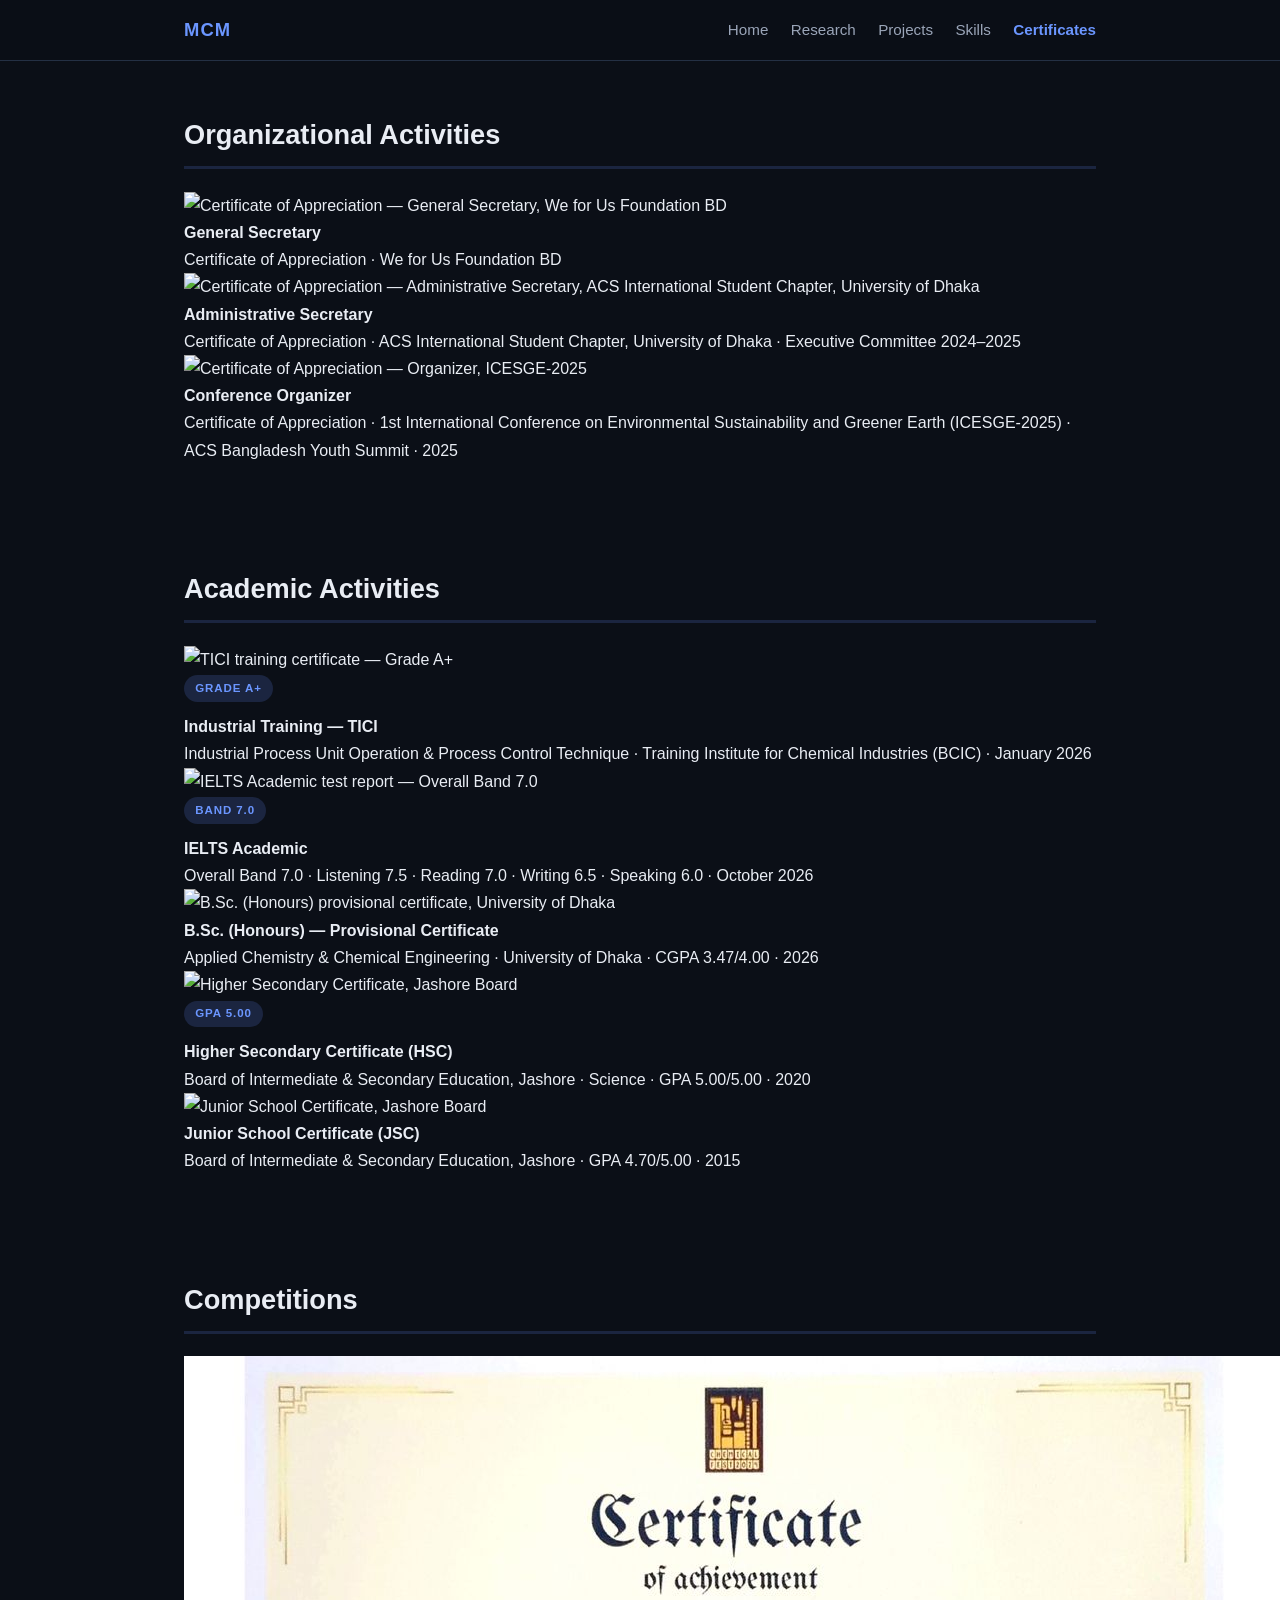
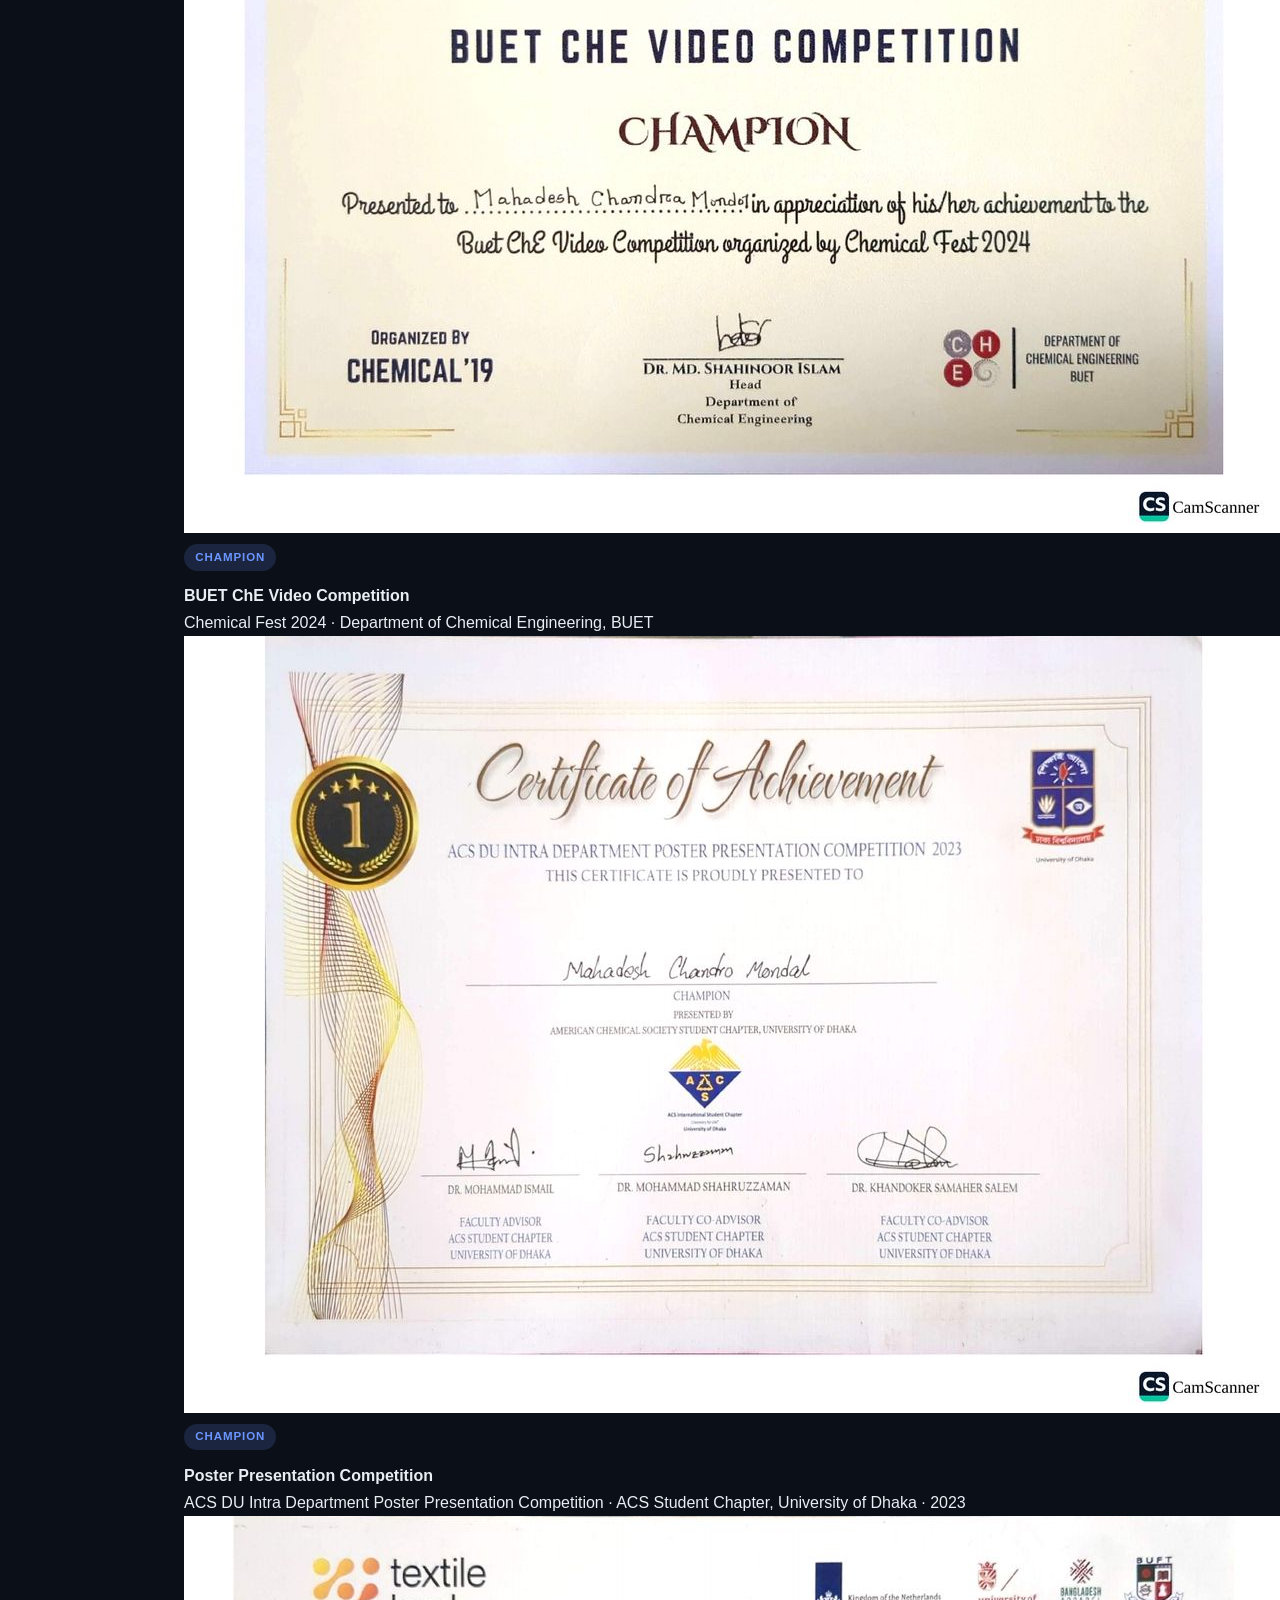
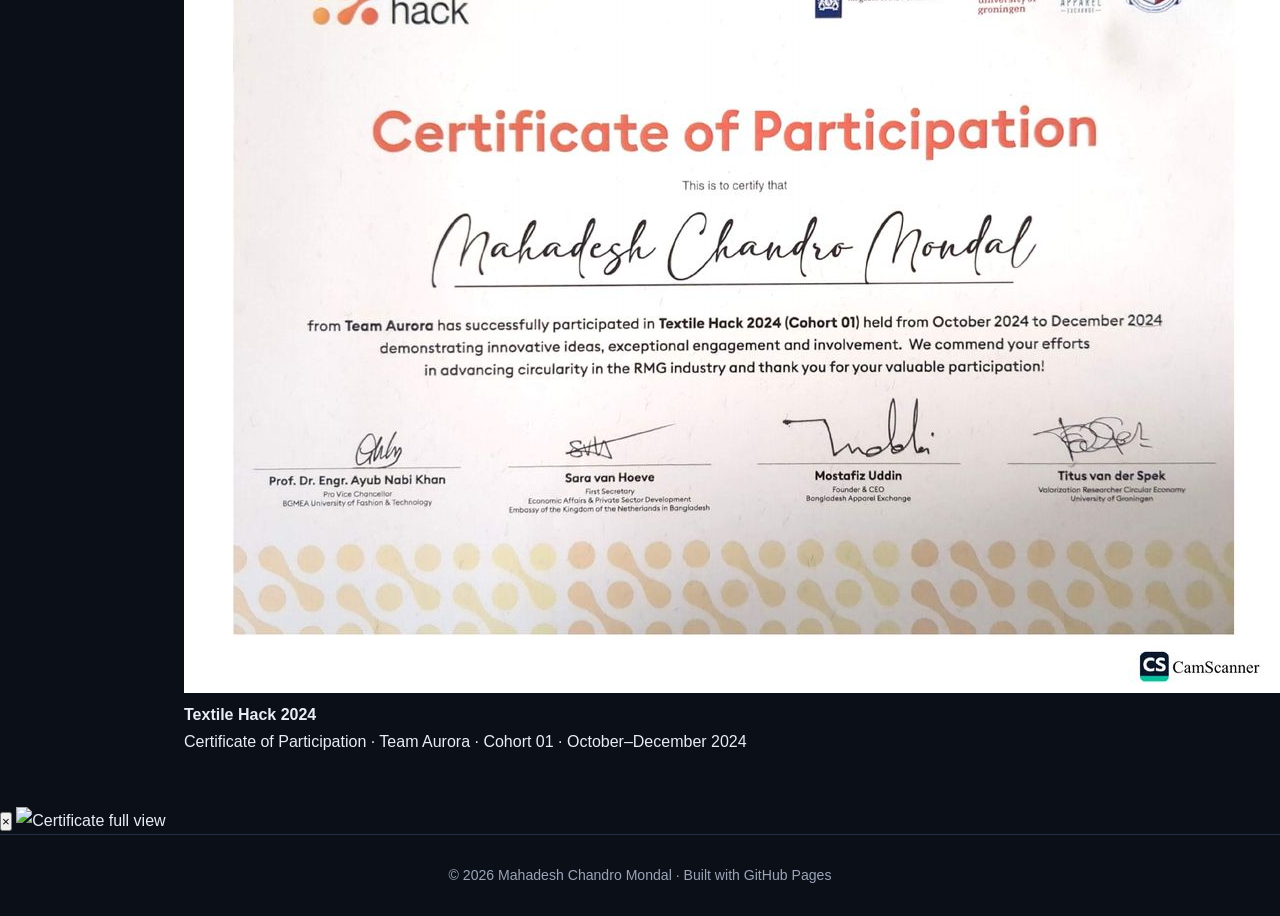
==== certificates.html @ f7ff15b4 "Certificates page" ====
<!DOCTYPE html>
<html lang="en">
<head>
  <meta charset="UTF-8">
  <meta name="viewport" content="width=device-width, initial-scale=1.0">
  <title>Certificates | Mahadesh Chandro Mondal</title>
  <meta name="description" content="Certificates of Mahadesh Chandro Mondal">
  <link rel="stylesheet" href="styles.css?v=dark2">
</head>
<body>

<header class="site-header">
    <nav class="nav">
      <a class="brand" href="index.html">MCM</a>
      <div class="nav-links">
        <a href="index.html">Home</a>
        <a href="research.html">Research</a>
        <a href="projects.html">Projects</a>
        <a href="skills.html">Skills</a>
        <a href="certificates.html" class="active">Certificates</a>
      </div>
    </nav>
  </header>

  <main>
<!-- CERTIFICATES: ORGANIZATIONAL -->
    <section class="section cert-segment">
      <h2>Organizational Activities</h2>
      <div class="cert-grid">
        <figure class="cert-card" data-caption="General Secretary — We for Us Foundation BD">
          <img class="cert-thumb" src="certificates/gs-wfu.jpg" alt="Certificate of Appreciation — General Secretary, We for Us Foundation BD" loading="lazy">
          <figcaption>
            <h4>General Secretary</h4>
            <p>Certificate of Appreciation &middot; We for Us Foundation BD</p>
          </figcaption>
        </figure>
        <figure class="cert-card" data-caption="Administrative Secretary — ACS International Student Chapter, University of Dhaka (2024–2025)">
          <img class="cert-thumb" src="certificates/acs-ec.jpg" alt="Certificate of Appreciation — Administrative Secretary, ACS International Student Chapter, University of Dhaka" loading="lazy">
          <figcaption>
            <h4>Administrative Secretary</h4>
            <p>Certificate of Appreciation &middot; ACS International Student Chapter, University of Dhaka &middot; Executive Committee 2024&ndash;2025</p>
          </figcaption>
        </figure>
        <figure class="cert-card" data-caption="Conference Organizer — ICESGE-2025, ACS Bangladesh Youth Summit">
          <img class="cert-thumb" src="certificates/acs-conference.jpg" alt="Certificate of Appreciation — Organizer, ICESGE-2025" loading="lazy">
          <figcaption>
            <h4>Conference Organizer</h4>
            <p>Certificate of Appreciation &middot; 1st International Conference on Environmental Sustainability and Greener Earth (ICESGE-2025) &middot; ACS Bangladesh Youth Summit &middot; 2025</p>
          </figcaption>
        </figure>
      </div>
    </section>
<!-- CERTIFICATES: ACADEMIC -->
    <section class="section cert-segment">
      <h2>Academic Activities</h2>
      <div class="cert-grid">
        <figure class="cert-card" data-caption="Industrial Training — TICI (Grade A+)">
          <img class="cert-thumb" src="certificates/tici.jpg" alt="TICI training certificate — Grade A+" loading="lazy">
          <figcaption>
            <span class="badge">Grade A+</span>
            <h4>Industrial Training — TICI</h4>
            <p>Industrial Process Unit Operation &amp; Process Control Technique &middot; Training Institute for Chemical Industries (BCIC) &middot; January 2026</p>
          </figcaption>
        </figure>
        <figure class="cert-card" data-caption="IELTS Academic — Overall Band 7.0">
          <img class="cert-thumb" src="certificates/ielts.jpg" alt="IELTS Academic test report — Overall Band 7.0" loading="lazy">
          <figcaption>
            <span class="badge">Band 7.0</span>
            <h4>IELTS Academic</h4>
            <p>Overall Band 7.0 &middot; Listening 7.5 &middot; Reading 7.0 &middot; Writing 6.5 &middot; Speaking 6.0 &middot; October 2026</p>
          </figcaption>
        </figure>
        <figure class="cert-card" data-caption="B.Sc. (Honours) Provisional Certificate — University of Dhaka">
          <img class="cert-thumb" src="certificates/provisional-du.jpg" alt="B.Sc. (Honours) provisional certificate, University of Dhaka" loading="lazy">
          <figcaption>
            <h4>B.Sc. (Honours) — Provisional Certificate</h4>
            <p>Applied Chemistry &amp; Chemical Engineering &middot; University of Dhaka &middot; CGPA 3.47/4.00 &middot; 2026</p>
          </figcaption>
        </figure>
        <figure class="cert-card" data-caption="Higher Secondary Certificate (HSC) — GPA 5.00/5.00">
          <img class="cert-thumb" src="certificates/hsc.jpg" alt="Higher Secondary Certificate, Jashore Board" loading="lazy">
          <figcaption>
            <span class="badge">GPA 5.00</span>
            <h4>Higher Secondary Certificate (HSC)</h4>
            <p>Board of Intermediate &amp; Secondary Education, Jashore &middot; Science &middot; GPA 5.00/5.00 &middot; 2020</p>
          </figcaption>
        </figure>
        <figure class="cert-card" data-caption="Junior School Certificate (JSC) — GPA 4.70/5.00">
          <img class="cert-thumb" src="certificates/jsc.jpg" alt="Junior School Certificate, Jashore Board" loading="lazy">
          <figcaption>
            <h4>Junior School Certificate (JSC)</h4>
            <p>Board of Intermediate &amp; Secondary Education, Jashore &middot; GPA 4.70/5.00 &middot; 2015</p>
          </figcaption>
        </figure>
      </div>
    </section>
<!-- CERTIFICATES: COMPETITIONS -->
    <section class="section cert-segment">
      <h2>Competitions</h2>
      <div class="cert-grid">
        <figure class="cert-card" data-caption="BUET ChE Video Competition — Champion (Chemical Fest 2024)">
          <img class="cert-thumb" src="certificates/buet-video.jpg" alt="BUET ChE Video Competition champion certificate" loading="lazy">
          <figcaption>
            <span class="badge">Champion</span>
            <h4>BUET ChE Video Competition</h4>
            <p>Chemical Fest 2024 &middot; Department of Chemical Engineering, BUET</p>
          </figcaption>
        </figure>
        <figure class="cert-card" data-caption="Poster Presentation Competition — Champion (ACS DU, 2023)">
          <img class="cert-thumb" src="certificates/poster.jpg" alt="Poster presentation competition champion certificate, ACS DU" loading="lazy">
          <figcaption>
            <span class="badge">Champion</span>
            <h4>Poster Presentation Competition</h4>
            <p>ACS DU Intra Department Poster Presentation Competition &middot; ACS Student Chapter, University of Dhaka &middot; 2023</p>
          </figcaption>
        </figure>
        <figure class="cert-card" data-caption="Textile Hack 2024 — Team Aurora (Cohort 01)">
          <img class="cert-thumb" src="certificates/hackathon.jpg" alt="Textile Hack 2024 certificate of participation" loading="lazy">
          <figcaption>
            <h4>Textile Hack 2024</h4>
            <p>Certificate of Participation &middot; Team Aurora &middot; Cohort 01 &middot; October&ndash;December 2024</p>
          </figcaption>
        </figure>
      </div>
    </section>
  </main>

  <div class="lightbox" id="lightbox" role="dialog" aria-label="Certificate viewer">
    <button class="lb-close" id="lbClose" aria-label="Close">&times;</button>
    <img id="lbImg" src="" alt="Certificate full view">
    <p id="lbCaption"></p>
  </div>

  <footer class="site-footer">
    <p>&copy; 2026 Mahadesh Chandro Mondal &middot; Built with GitHub Pages</p>
  </footer>

  <script>
    (function () {
      var lb = document.getElementById('lightbox');
      var img = document.getElementById('lbImg');
      var cap = document.getElementById('lbCaption');
      function open(card) {
        img.src = card.querySelector('img').src;
        cap.textContent = card.getAttribute('data-caption') || '';
        lb.classList.add('open');
      }
      function close() { lb.classList.remove('open'); img.src = ''; }
      document.querySelectorAll('.cert-card').forEach(function (c) {
        c.addEventListener('click', function () { open(c); });
      });
      document.getElementById('lbClose').addEventListener('click', close);
      lb.addEventListener('click', function (e) { if (e.target === lb) close(); });
      document.addEventListener('keydown', function (e) { if (e.key === 'Escape') close(); });
    })();
  </script>

</body>
</html>
---- styles.css ----
/* Research portfolio — clean academic theme, no dependencies */

:root {
  --bg: #0b0f17;
  --surface: #141b29;
  --ink: #e9edf4;
  --muted: #9aa5b8;
  --accent: #6b96ff;
  --accent-soft: #1b2540;
  --border: #243044;
  --radius: 12px;
}

* { box-sizing: border-box; margin: 0; padding: 0; }

html { scroll-behavior: smooth; }

body {
  font-family: -apple-system, BlinkMacSystemFont, "Segoe UI", Roboto, "Helvetica Neue", Arial, sans-serif;
  background: var(--bg);
  color: var(--ink);
  line-height: 1.7;
}

/* ---------- Header / nav ---------- */
.site-header {
  position: sticky;
  top: 0;
  z-index: 10;
  background: rgba(11, 15, 23, 0.92);
  backdrop-filter: blur(8px);
  border-bottom: 1px solid var(--border);
}

.nav {
  max-width: 960px;
  margin: 0 auto;
  padding: 0.9rem 1.5rem;
  display: flex;
  align-items: center;
  justify-content: space-between;
}

.brand {
  font-weight: 800;
  font-size: 1.15rem;
  letter-spacing: 0.06em;
  color: var(--accent);
  text-decoration: none;
}

.nav-links { display: flex; gap: 1.4rem; }

.nav-links a {
  color: var(--muted);
  text-decoration: none;
  font-size: 0.95rem;
  font-weight: 500;
}

.nav-links a:hover { color: var(--accent); }
.nav-links a.active { color: var(--accent); font-weight: 600; }

/* ---------- Hero ---------- */
.hero {
  position: relative;
  overflow: hidden;
  max-width: 960px;
  margin: 0 auto;
  padding: 5.5rem 1.5rem 4.5rem;
  text-align: center;
}

#molecule-canvas {
  position: absolute;
  inset: 0;
  width: 100%;
  height: 100%;
  display: block;
}

.hero-content {
  position: relative;
  z-index: 1;
}

.float-icons {
  position: absolute;
  inset: 0;
  z-index: 0;
  pointer-events: none;
}

.float-icon {
  position: absolute;
  color: var(--accent);
  opacity: 0.16;
  animation: floaty 10s ease-in-out infinite alternate;
}

.float-icon svg {
  width: 100%;
  height: auto;
  display: block;
}

@keyframes floaty {
  from { transform: translateY(-16px) rotate(-7deg); }
  to { transform: translateY(16px) rotate(7deg); }
}

.bubble {
  position: absolute;
  bottom: -12px;
  border: 1.5px solid var(--accent);
  border-radius: 50%;
  opacity: 0.22;
  animation: rise 8s linear infinite;
}

@keyframes rise {
  to { transform: translateY(-480px); }
}

.hero-actions { display: flex; gap: 0.9rem; justify-content: center; flex-wrap: wrap; }

.hero-kicker {
  text-transform: uppercase;
  letter-spacing: 0.22em;
  font-size: 0.8rem;
  color: var(--muted);
  margin-bottom: 1rem;
}

.hero h1 {
  font-size: clamp(2.2rem, 5vw, 3.4rem);
  line-height: 1.15;
  margin-bottom: 0.6rem;
}

.hero-tagline {
  font-size: 1.25rem;
  font-weight: 600;
  color: var(--accent);
  margin-bottom: 1rem;
}

.hero-sub {
  color: var(--muted);
  max-width: 620px;
  margin: 0 auto 2rem;
}

.btn {
  display: inline-block;
  padding: 0.7rem 1.6rem;
  border-radius: 999px;
  text-decoration: none;
  font-weight: 600;
  font-size: 0.95rem;
  transition: transform 0.12s ease, box-shadow 0.12s ease;
}

.btn-primary {
  background: var(--accent);
  color: #fff;
  box-shadow: 0 4px 14px rgba(107, 150, 255, 0.30);
}

.btn-primary:hover { transform: translateY(-2px); }

.btn-ghost {
  border: 1.5px solid var(--border);
  color: var(--ink);
  background: var(--surface);
}

.btn-ghost:hover { border-color: var(--accent); color: var(--accent); }

/* ---------- Sections ---------- */
.section {
  max-width: 960px;
  margin: 0 auto;
  padding: 3.2rem 1.5rem;
}

.section h2 {
  font-size: 1.7rem;
  margin-bottom: 1.4rem;
  padding-bottom: 0.5rem;
  border-bottom: 3px solid var(--accent-soft);
}

.section p { margin-bottom: 1rem; color: var(--ink); }
.section p:last-child { margin-bottom: 0; }

/* ---------- Metrics (bar chart) ---------- */
.metrics { max-width: 640px; }

.metric { margin-bottom: 1.1rem; }

.metric-head {
  display: flex;
  justify-content: space-between;
  align-items: baseline;
  margin-bottom: 0.35rem;
  font-size: 0.95rem;
}

.metric-num { font-weight: 700; }

.metric-bar {
  height: 10px;
  background: var(--accent-soft);
  border-radius: 999px;
  overflow: hidden;
}

.metric-bar span {
  display: block;
  height: 100%;
  border-radius: 999px;
  background: linear-gradient(90deg, #4a6fd4, var(--accent));
  animation: grow 1s ease-out;
}

@keyframes grow { from { width: 0; } }

.cite-stat {
  display: flex;
  align-items: baseline;
  gap: 0.8rem;
  margin-top: 1.6rem;
}

.cite-num { font-size: 2.4rem; font-weight: 800; color: var(--accent); line-height: 1; }
.cite-label { color: var(--muted); }
.cite-divider { width: 1px; align-self: stretch; background: var(--border); margin: 0 0.5rem; }

/* ---------- Research themes (boxes) ---------- */
.themes {
  display: grid;
  grid-template-columns: repeat(auto-fit, minmax(270px, 1fr));
  gap: 1.2rem;
}

.theme-box {
  position: relative;
  overflow: hidden;
  background: var(--surface);
  border: 1px solid var(--border);
  border-radius: var(--radius);
  padding: 1.5rem;
}

.theme-bg {
  position: absolute;
  inset: 0;
  pointer-events: none;
}

.theme-bg span {
  position: absolute;
  opacity: 0.13;
  animation: floaty 10s ease-in-out infinite alternate;
}

.theme-box h3 {
  position: relative;
  z-index: 1;
  font-size: 1.05rem;
  margin-bottom: 0.8rem;
}

.theme-num {
  color: var(--accent);
  font-weight: 700;
  font-size: 0.85rem;
  letter-spacing: 0.05em;
  margin-right: 0.5rem;
}

.theme-box .theme-items {
  position: relative;
  z-index: 1;
  list-style: none;
  display: flex;
  flex-direction: column;
  gap: 0.45rem;
}

.theme-box .theme-items li {
  position: relative;
  padding-left: 1.1rem;
  color: var(--muted);
  font-size: 0.93rem;
}

.theme-box .theme-items li::before {
  content: "▸";
  position: absolute;
  left: 0;
  color: var(--accent);
}

/* ---------- Timeline (Education) ---------- */
.timeline { position: relative; padding-left: 1.8rem; }

.timeline::before {
  content: "";
  position: absolute;
  left: 6px;
  top: 8px;
  bottom: 8px;
  width: 2px;
  background: linear-gradient(var(--accent), var(--border));
  border-radius: 2px;
}

.timeline-item { position: relative; padding-bottom: 1.7rem; }
.timeline-item:last-child { padding-bottom: 0; }

.timeline-dot {
  position: absolute;
  left: -1.8rem;
  top: 5px;
  width: 14px;
  height: 14px;
  border-radius: 50%;
  background: var(--accent);
  box-shadow: 0 0 0 4px var(--accent-soft);
}

.timeline-date {
  font-size: 0.85rem;
  font-weight: 600;
  color: var(--accent);
  letter-spacing: 0.04em;
}

.timeline-content h3 { margin: 0.15rem 0 0.25rem; font-size: 1.1rem; }
.timeline-content p { color: var(--muted); margin: 0; }

/* ---------- Cards ---------- */
.cards {
  display: grid;
  grid-template-columns: repeat(auto-fit, minmax(240px, 1fr));
  gap: 1.2rem;
}

.card {
  background: var(--surface);
  border: 1px solid var(--border);
  border-radius: var(--radius);
  padding: 1.5rem;
  transition: transform 0.12s ease, box-shadow 0.12s ease;
}

.card:hover {
  transform: translateY(-3px);
  box-shadow: 0 10px 24px rgba(0, 0, 0, 0.45);
}

.card h3 { font-size: 1.08rem; margin-bottom: 0.5rem; }
.card p { color: var(--muted); font-size: 0.94rem; margin-bottom: 0.6rem; }

.badge {
  display: inline-block;
  font-size: 0.72rem;
  font-weight: 700;
  text-transform: uppercase;
  letter-spacing: 0.08em;
  color: var(--accent);
  background: var(--accent-soft);
  border-radius: 999px;
  padding: 0.22rem 0.7rem;
  margin-bottom: 0.7rem;
}

.tech { font-size: 0.82rem; color: var(--muted); }

/* ---------- Publications ---------- */
.pub-list { list-style: none; }

.pub { padding: 1.3rem 0; border-bottom: 1px solid var(--border); }
.pub:first-child { padding-top: 0.2rem; }
.pub:last-child { border-bottom: 0; padding-bottom: 0; }

.pub-title { font-weight: 600; font-size: 1.02rem; margin-bottom: 0.3rem; }
.pub-authors { color: var(--muted); font-size: 0.93rem; margin-bottom: 0.25rem; }
.pub-authors .me { color: var(--accent); }
.pub-meta { color: var(--muted); font-size: 0.9rem; margin-bottom: 0.35rem; }

.pub-type {
  display: inline-block;
  font-size: 0.75rem;
  font-weight: 600;
  letter-spacing: 0.03em;
  text-transform: uppercase;
  color: var(--accent);
  background: var(--accent-soft);
  border: 1px solid var(--border);
  border-radius: 999px;
  padding: 0.1rem 0.6rem;
}

.pub-links a {
  font-size: 0.9rem;
  color: var(--accent);
  text-decoration: none;
  margin-right: 1rem;
}

.pub-links a:hover { text-decoration: underline; }

/* ---------- Skills ---------- */
.skill-group { margin-bottom: 1.8rem; }
.skill-group:last-child { margin-bottom: 0; }

.skill-group h3 {
  font-size: 1.05rem;
  margin-bottom: 0.8rem;
  color: var(--accent);
}

.tags { list-style: none; display: flex; flex-wrap: wrap; gap: 0.7rem; }

.tags li {
  background: var(--surface);
  border: 1px solid var(--border);
  border-radius: 999px;
  padding: 0.45rem 1.1rem;
  font-size: 0.92rem;
  font-weight: 500;
}

/* ---------- Contact ---------- */
.contact-links { display: flex; gap: 0.9rem; flex-wrap: wrap; margin-top: 1.2rem; }

/* ---------- Footer ---------- */
.site-footer {
  border-top: 1px solid var(--border);
  text-align: center;
  padding: 1.8rem 1.5rem;
  color: var(--muted);
  font-size: 0.88rem;
}

/* ---------- Mobile ---------- */
@media (max-width: 640px) {
  .nav-links { gap: 0.9rem; }
  .nav-links a { font-size: 0.85rem; }
  .hero { padding: 3.5rem 1.2rem 3rem; }
  .float-icon { opacity: 0.09; }
}
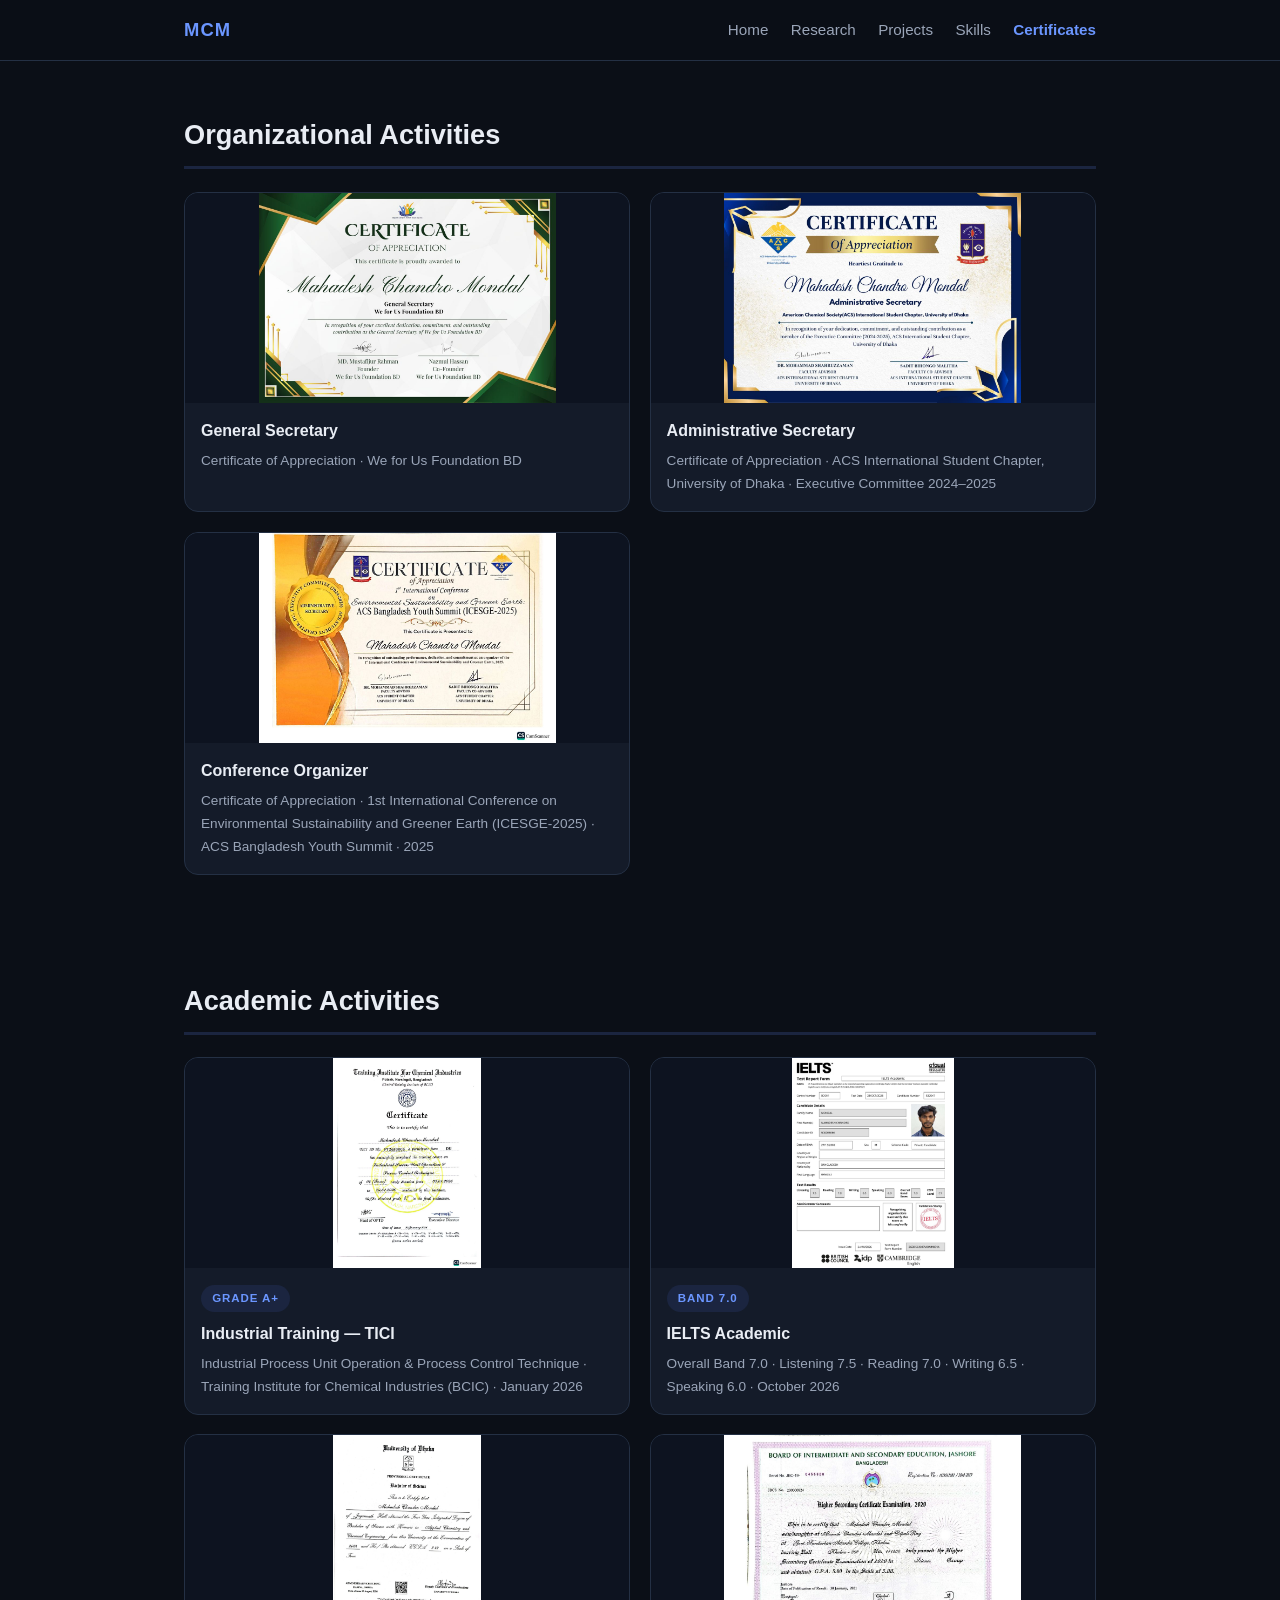
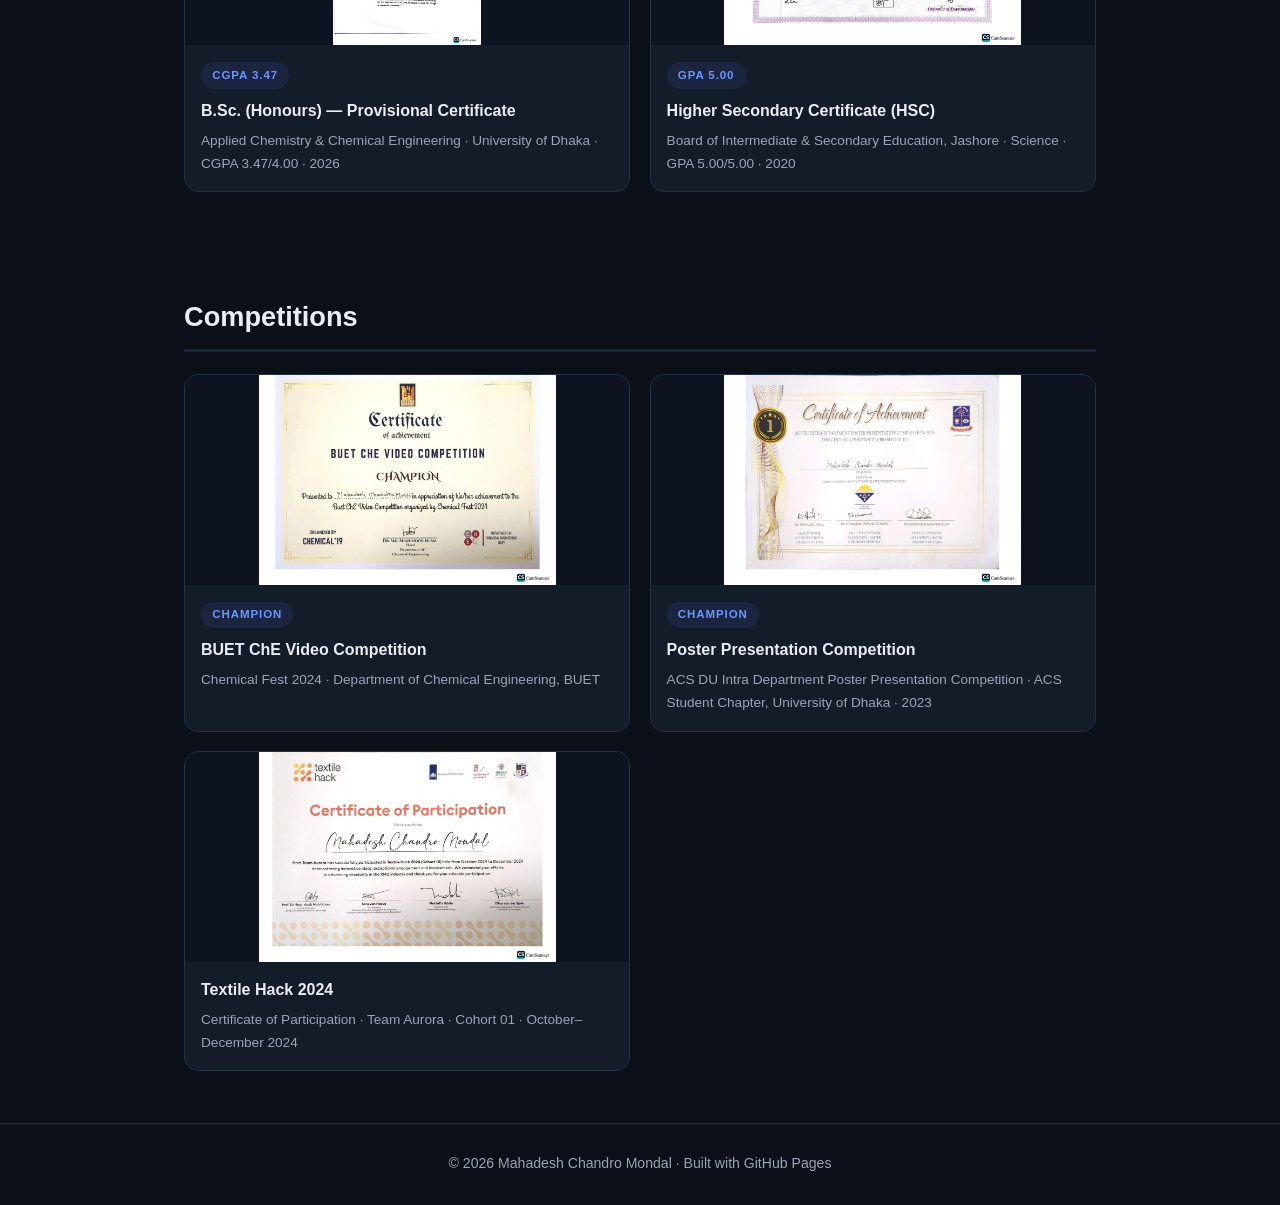
==== commit 3808db4e: "Remove JSC certificate; add CGPA 3.47 badge to provisional cert" ====
--- a/certificates.html
+++ b/certificates.html
@@ -73,6 +73,7 @@
         <figure class="cert-card" data-caption="B.Sc. (Honours) Provisional Certificate — University of Dhaka">
           <img class="cert-thumb" src="certificates/provisional-du.jpg" alt="B.Sc. (Honours) provisional certificate, University of Dhaka" loading="lazy">
           <figcaption>
+            <span class="badge">CGPA 3.47</span>
             <h4>B.Sc. (Honours) — Provisional Certificate</h4>
             <p>Applied Chemistry &amp; Chemical Engineering &middot; University of Dhaka &middot; CGPA 3.47/4.00 &middot; 2026</p>
           </figcaption>
@@ -83,13 +84,6 @@
             <span class="badge">GPA 5.00</span>
             <h4>Higher Secondary Certificate (HSC)</h4>
             <p>Board of Intermediate &amp; Secondary Education, Jashore &middot; Science &middot; GPA 5.00/5.00 &middot; 2020</p>
-          </figcaption>
-        </figure>
-        <figure class="cert-card" data-caption="Junior School Certificate (JSC) — GPA 4.70/5.00">
-          <img class="cert-thumb" src="certificates/jsc.jpg" alt="Junior School Certificate, Jashore Board" loading="lazy">
-          <figcaption>
-            <h4>Junior School Certificate (JSC)</h4>
-            <p>Board of Intermediate &amp; Secondary Education, Jashore &middot; GPA 4.70/5.00 &middot; 2015</p>
           </figcaption>
         </figure>
       </div>
--- a/styles.css
+++ b/styles.css
@@ -453,3 +453,79 @@
   .hero { padding: 3.5rem 1.2rem 3rem; }
   .float-icon { opacity: 0.09; }
 }
+
+/* ---------- Certificates ---------- */
+.cert-grid {
+  display: grid;
+  grid-template-columns: repeat(auto-fill, minmax(300px, 1fr));
+  gap: 1.2rem;
+}
+
+.cert-card {
+  background: var(--surface);
+  border: 1px solid var(--border);
+  border-radius: 14px;
+  overflow: hidden;
+  margin: 0;
+  cursor: zoom-in;
+  transition: transform 0.18s ease, box-shadow 0.18s ease;
+}
+
+.cert-card:hover {
+  transform: translateY(-3px);
+  box-shadow: 0 10px 24px rgba(0, 0, 0, 0.45);
+}
+
+.cert-thumb {
+  width: 100%;
+  height: 210px;
+  object-fit: contain;
+  background: #0d1320;
+  display: block;
+}
+
+.cert-card figcaption { padding: 0.9rem 1rem 1rem; }
+.cert-card h4 { font-size: 1rem; margin: 0 0 0.3rem; }
+.cert-card p { color: var(--muted); font-size: 0.85rem; margin: 0; }
+.cert-card .badge { margin-bottom: 0.5rem; }
+
+/* ---------- Lightbox ---------- */
+.lightbox {
+  position: fixed;
+  inset: 0;
+  background: rgba(4, 6, 10, 0.93);
+  display: none;
+  align-items: center;
+  justify-content: center;
+  flex-direction: column;
+  z-index: 200;
+  padding: 1rem;
+}
+
+.lightbox.open { display: flex; }
+
+.lightbox img {
+  max-width: min(1100px, 95vw);
+  max-height: 82vh;
+  border-radius: 8px;
+  box-shadow: 0 18px 50px rgba(0, 0, 0, 0.6);
+}
+
+.lightbox p {
+  color: var(--muted);
+  margin-top: 0.9rem;
+  text-align: center;
+  font-size: 0.95rem;
+}
+
+.lb-close {
+  position: absolute;
+  top: 0.8rem;
+  right: 1.2rem;
+  font-size: 2.2rem;
+  line-height: 1;
+  color: #fff;
+  background: none;
+  border: none;
+  cursor: pointer;
+}
